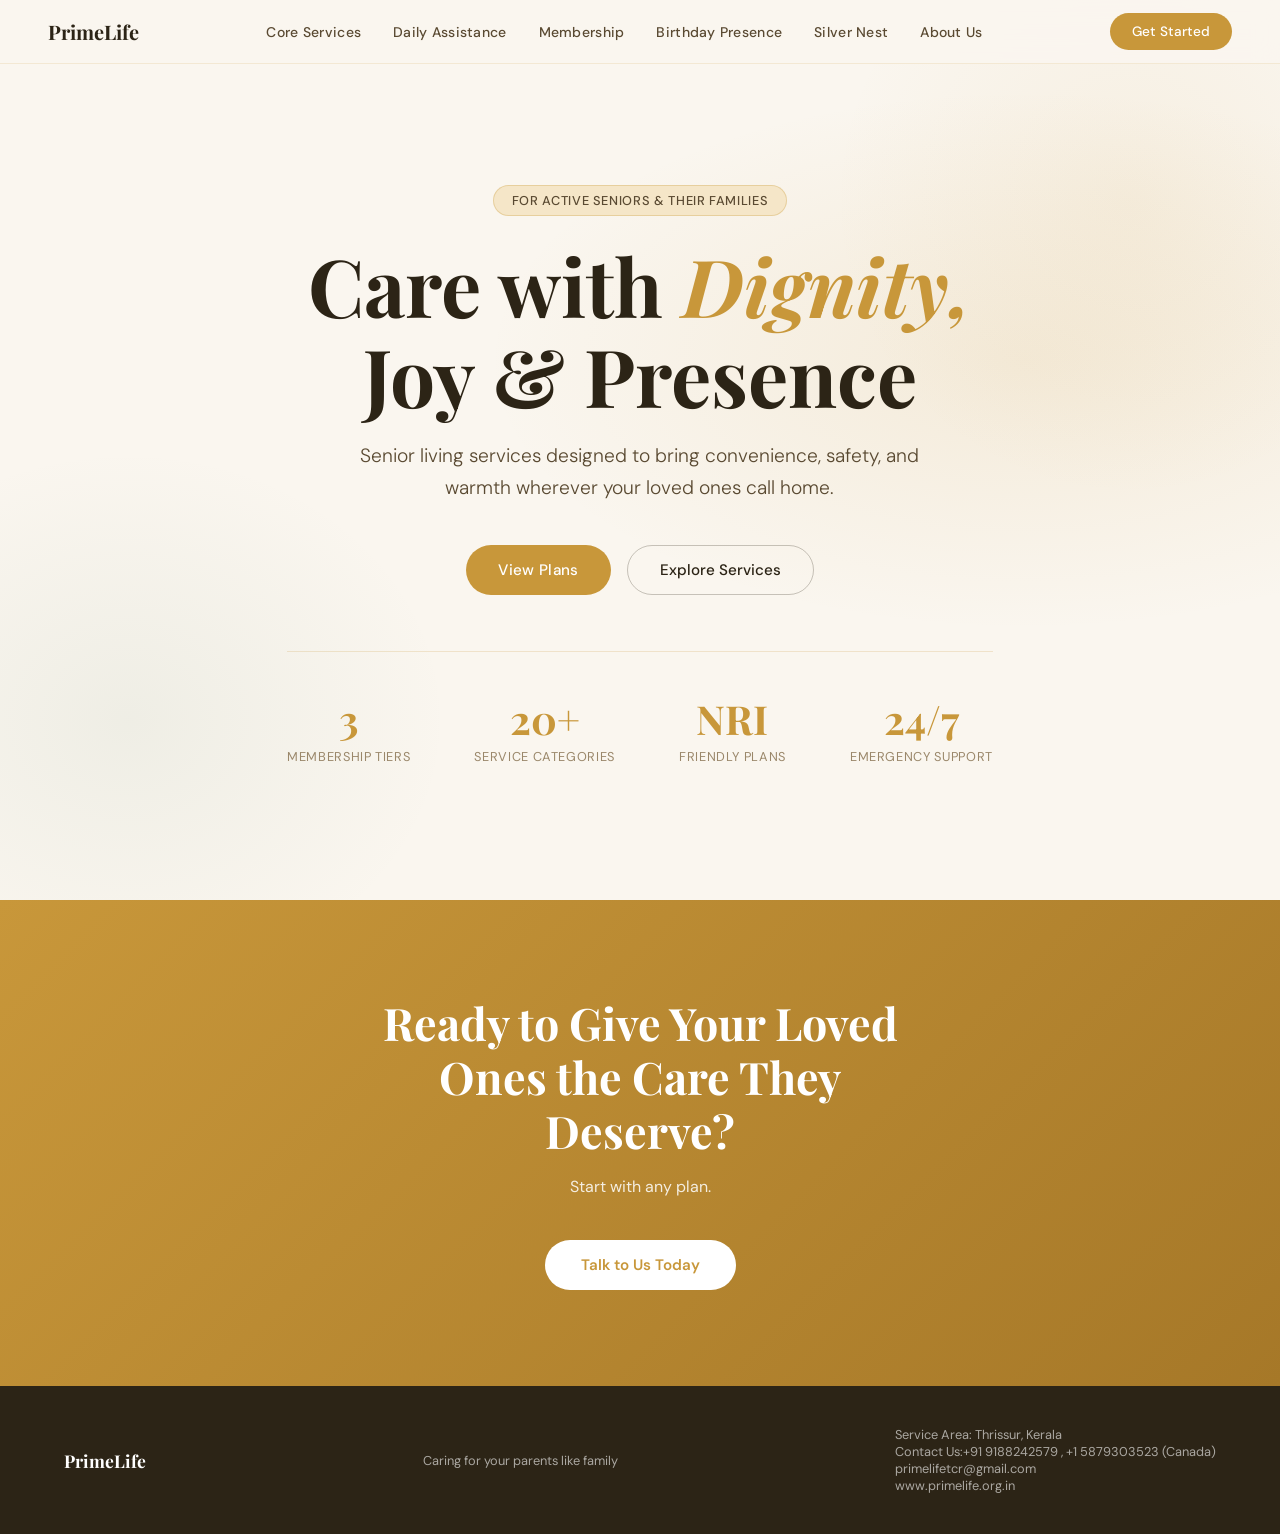
==== index.html @ b45b5685 "first commit" ====
<!DOCTYPE html>
<html lang="en">

<head>
  <meta charset="UTF-8" />
  <meta name="viewport" content="width=device-width, initial-scale=1.0" />
  <title>PrimeLife</title>
  <link
    href="https://fonts.googleapis.com/css2?family=Playfair+Display:ital,wght@0,400;0,600;0,700;1,400&family=DM+Sans:wght@300;400;500&display=swap"
    rel="stylesheet" />
  <link rel="stylesheet" href="style.css" />
</head>

<body>

  <!-- NAV -->
  <nav>
    <a class="nav-logo" href="index.html">  PrimeLife</a>
    <ul class="nav-links">
      <li><a href="coreservices.html">Core Services</a></li>
      <li><a href="daily.html">Daily Assistance</a></li>
      <li><a href="member.html">Membership</a></li>
      <li><a href="birthday.html">Birthday Presence</a></li>
      <li><a href="silver.html">Silver Nest</a></li>
      <li><a href="about.html">About Us</a></li>

      

    </ul>
    <button class="nav-cta" onclick="document.getElementById('contactModal').style.display='flex'">Get
      Started</button>
    <button class="hamburger" id="ham" aria-label="Menu">
      <span></span><span></span><span></span>
    </button>
  </nav>

  <div class="mobile-menu" id="mobileMenu">
    <a href="coreservices.html" onclick="closeMob()">Core Services</a>
    <a href="daily.html" onclick="closeMob()">Daily Assistance</a>
    <a href="member.html" onclick="closeMob()">Membership</a>
    <a href="member.html" onclick="closeMob()">Birthday Presence</a>
    <a href="silver.html" onclick="closeMob()">Silver Nest</a>
    <a href="about.html" onclick="closeMob()">About Us</a>
    
  

  </div>

  <!-- HERO -->
  <section class="hero">
    <div class="hero-inner">
      <div class="hero-badge">For Active Seniors &amp; Their Families</div>
      <h1>Care with <em>Dignity,</em><br>Joy &amp; Presence</h1>
      <p> Senior living services designed to bring convenience, safety, and warmth wherever your loved
        ones call home.</p>
      <div class="hero-buttons">
        <button class="btn-primary" onclick="window.location.href='member.html'">View
          Plans</button>
        <button class="btn-outline"
          onclick="window.location.href='coreservices.html'">Explore Services</button>
      </div>
      <div class="hero-stats">
        <div class="stat"><span class="stat-num">3</span><span class="stat-label">Membership Tiers</span></div>
        <div class="stat"><span class="stat-num">20+</span><span class="stat-label">Service Categories</span></div>
        <div class="stat"><span class="stat-num">NRI</span><span class="stat-label">Friendly Plans</span></div>
        <div class="stat"><span class="stat-num">24/7</span><span class="stat-label">Emergency Support</span></div>
      </div>
    </div>
  </section>



  <!-- CTA -->
  <section id="cta">
    <h2 class="section-title">Ready to Give Your Loved Ones the Care They Deserve?</h2>
    <p>Start with any plan.</p>
    <button class="btn-white" onclick="document.getElementById('contactModal').style.display='flex'">Talk to Us Today</button>
  </section>

  <!-- FOOTER -->
  <footer>
    <div class="logo"> PrimeLife</div>
    <p>Caring for your parents like family</p>
    <p>Service Area: Thrissur, Kerala <br>
    Contact Us:+91 9188242579 , +1 5879303523 (Canada) <br>
   primelifetcr@gmail.com <br> www.primelife.org.in
</p>
  </footer>




  <!-- Modal Overlay -->
<div id="contactModal" style="display:none; position:fixed; inset:0; background:rgba(0,0,0,0.5); z-index:1000; align-items:center; justify-content:center;">
  <div style="background:#fff; border-radius:12px; padding:2rem; width:340px; position:relative; box-shadow:0 20px 60px rgba(0,0,0,0.2);">

    <!-- Close Button -->
    <button onclick="document.getElementById('contactModal').style.display='none'"
      style="position:absolute; top:12px; right:12px; background:none; border:none; font-size:22px; cursor:pointer; color:#888;">
      &times;
    </button>

    <h2 style="margin:0 0 1.5rem; font-size:20px;">Contact Us</h2>

    <!-- Address -->
    <div style="display:flex; gap:12px; margin-bottom:1rem;">
      <span style="font-size:22px;">📍</span>
      <div>
        <p style="margin:0; font-size:12px; color:#888;">Service Area</p>
        <p style="margin:0; font-weight:500;">Thrissur, Kerala</p>
      </div>
    </div>

    <!-- Phone -->
    <div style="display:flex; gap:12px; margin-bottom:1rem;">
      <span style="font-size:22px;">📞</span>
      <div>
        <p style="margin:0; font-size:12px; color:#888;">Phone</p>
        <p style="margin:0; font-weight:500;">+91 9188242576</p>
        <p style="margin:0; font-weight:500;">+1 5879303523</p>
      </div>
    </div>

    <!-- Email -->
    <div style="display:flex; gap:12px;">
      <span style="font-size:22px;">✉️</span>
      <div>
        <p style="margin:0; font-size:12px; color:#888;">Email</p>
        <p style="margin:0; font-weight:500;">primelifetcr@gmail.com</p>
      </div>
    </div>
     <!-- web -->
    <div style="display:flex; gap:12px;">
      <span style="font-size:22px;">✉️</span>
      <div>
        <p style="margin:0; font-size:12px; color:#888;">Website</p>
        <p style="margin:0; font-weight:500;">www.primelife.org.in</p>
      </div>
    </div>

  </div>
</div>

  <script>
    // Hamburger
    const ham = document.getElementById('ham');
    const mob = document.getElementById('mobileMenu');
    ham.addEventListener('click', () => mob.classList.toggle('open'));
    function closeMob() { mob.classList.remove('open'); }

    // Scroll reveal
    const reveals = document.querySelectorAll('.reveal');
    const obs = new IntersectionObserver((entries) => {
      entries.forEach((e, i) => {
        if (e.isIntersecting) {
          setTimeout(() => e.target.classList.add('visible'), (i % 6) * 80);
          obs.unobserve(e.target);
        }
      });
    }, { threshold: 0.08 });
    reveals.forEach(r => obs.observe(r));

    // Smooth nav active state
    const sections = document.querySelectorAll('section[id]');
    const navLinks = document.querySelectorAll('.nav-links a');
    window.addEventListener('scroll', () => {
      let cur = '';
      sections.forEach(s => { if (window.scrollY >= s.offsetTop - 100) cur = s.id; });
      navLinks.forEach(a => {
        a.style.color = a.getAttribute('href') === '#' + cur ? 'var(--gold)' : '';
      });
    });
  </script>





</body>

</html>
---- style.css ----
:root {
    --cream: #faf6ef;
    --warm-white: #fffdf9;
    --gold: #c8973a;
    --gold-light: #e8bb6a;
    --gold-pale: #f5e6c8;
    --deep: #2c2416;
    --mid: #5a4a32;
    --muted: #9a876a;
    --silver: #6b7c8a;
    --silver-light: #e8edf0;
    --platinum: #8a9ba8;
    --green-soft: #6b8c6e;
    --radius: 16px;
    --radius-sm: 8px;
}

*,
*::before,
*::after {
    box-sizing: border-box;
    margin: 0;
    padding: 0;
}

html {
    scroll-behavior: smooth;
}

body {
    font-family: 'DM Sans', sans-serif;
    background: var(--cream);
    color: var(--deep);
    overflow-x: hidden;
}

/* ── NAV ── */
nav {
    position: fixed;
    top: 0;
    left: 0;
    right: 0;
    z-index: 100;
    background: rgba(250, 246, 239, 0.92);
    backdrop-filter: blur(12px);
    border-bottom: 1px solid rgba(200, 151, 58, 0.15);
    padding: 0 clamp(1rem, 5vw, 3rem);
    display: flex;
    align-items: center;
    justify-content: space-between;
    height: 64px;
}

.nav-logo {
    font-family: 'Playfair Display', serif;
    font-size: 1.25rem;
    font-weight: 700;
    color: var(--deep);
    text-decoration: none;
    display: flex;
    align-items: center;
    gap: 10px;
}

.nav-logo span {
    color: var(--gold);
}

.nav-links {
    display: flex;
    gap: 2rem;
    list-style: none;
}

.nav-links a {
    font-size: 0.875rem;
    font-weight: 500;
    color: var(--mid);
    text-decoration: none;
    letter-spacing: 0.02em;
    transition: color 0.2s;
}

.nav-links a:hover {
    color: var(--gold);
}

.nav-cta {
    background: var(--gold);
    color: white;
    border: none;
    border-radius: 40px;
    padding: 10px 22px;
    font-size: 0.85rem;
    font-weight: 500;
    cursor: pointer;
    font-family: 'DM Sans', sans-serif;
    transition: background 0.2s, transform 0.15s;
}

.nav-cta:hover {
    background: var(--mid);
    transform: translateY(-1px);
}

.hamburger {
    display: none;
    flex-direction: column;
    gap: 5px;
    cursor: pointer;
    background: none;
    border: none;
}

.hamburger span {
    width: 24px;
    height: 2px;
    background: var(--deep);
    border-radius: 2px;
    transition: all 0.3s;
    display: block;
}

.mobile-menu {
    display: none;
    position: fixed;
    top: 64px;
    left: 0;
    right: 0;
    background: var(--warm-white);
    padding: 1.5rem 2rem;
    border-bottom: 1px solid var(--gold-pale);
    z-index: 99;
    flex-direction: column;
    gap: 1.2rem;
}

.mobile-menu a {
    color: var(--mid);
    text-decoration: none;
    font-weight: 500;
    font-size: 1rem;
}

.mobile-menu.open {
    display: flex;
}

/* ── HERO ── */
.hero {
    min-height: 100vh;
    display: grid;
    place-items: center;
    padding: clamp(5rem, 10vw, 8rem) clamp(1.5rem, 6vw, 4rem) clamp(3rem, 6vw, 5rem);
    background:
        radial-gradient(ellipse 70% 50% at 80% 40%, rgba(200, 151, 58, 0.12) 0%, transparent 60%),
        radial-gradient(ellipse 50% 60% at 10% 80%, rgba(107, 140, 110, 0.08) 0%, transparent 50%),
        var(--cream);
    position: relative;
    overflow: hidden;
}

.hero::before {
    content: '';
    position: absolute;
    top: -100px;
    right: -150px;
    width: 600px;
    height: 600px;
    border-radius: 50%;
    background: radial-gradient(circle, rgba(200, 151, 58, 0.08) 0%, transparent 70%);
    pointer-events: none;
}

.hero-inner {
    max-width: 900px;
    text-align: center;
    animation: fadeUp 0.9s ease both;
}

.hero-badge {
    display: inline-flex;
    align-items: center;
    gap: 8px;
    background: var(--gold-pale);
    border: 1px solid rgba(200, 151, 58, 0.3);
    border-radius: 40px;
    padding: 6px 18px;
    font-size: 0.8rem;
    font-weight: 500;
    color: var(--mid);
    letter-spacing: 0.05em;
    text-transform: uppercase;
    margin-bottom: 1.5rem;
}

.hero-badge::before {
   
    color: var(--gold);
    font-size: 0.7rem;
}

.hero h1 {
    font-family: 'Playfair Display', serif;
    font-size: clamp(2.6rem, 7vw, 5rem);
    font-weight: 700;
    line-height: 1.12;
    color: var(--deep);
    margin-bottom: 1.25rem;
}

.hero h1 em {
    font-style: italic;
    color: var(--gold);
}

.hero p {
    font-size: clamp(1rem, 2.5vw, 1.2rem);
    color: var(--mid);
    max-width: 600px;
    margin: 0 auto 2.5rem;
    line-height: 1.7;
    font-weight: 300;
}

.hero-buttons {
    display: flex;
    gap: 1rem;
    justify-content: center;
    flex-wrap: wrap;
}

.btn-primary {
    background: var(--gold);
    color: white;
    border: none;
    border-radius: 40px;
    padding: 14px 32px;
    font-size: 0.95rem;
    font-weight: 500;
    cursor: pointer;
    font-family: 'DM Sans', sans-serif;
    transition: all 0.2s;
    letter-spacing: 0.02em;
}

.btn-primary:hover {
    background: var(--deep);
    transform: translateY(-2px);
    box-shadow: 0 8px 24px rgba(44, 36, 22, 0.15);
}

.btn-outline {
    background: transparent;
    color: var(--deep);
    border: 1.5px solid rgba(44, 36, 22, 0.25);
    border-radius: 40px;
    padding: 14px 32px;
    font-size: 0.95rem;
    font-weight: 500;
    cursor: pointer;
    font-family: 'DM Sans', sans-serif;
    transition: all 0.2s;
}

.btn-outline:hover {
    border-color: var(--gold);
    color: var(--gold);
}

.hero-stats {
    display: flex;
    justify-content: center;
    gap: clamp(1.5rem, 5vw, 4rem);
    margin-top: 3.5rem;
    padding-top: 2.5rem;
    border-top: 1px solid rgba(200, 151, 58, 0.2);
    flex-wrap: wrap;
}

.stat {
    text-align: center;
}

.stat-num {
    font-family: 'Playfair Display', serif;
    font-size: clamp(1.8rem, 4vw, 2.5rem);
    font-weight: 700;
    color: var(--gold);
    display: block;
}

.stat-label {
    font-size: 0.8rem;
    color: var(--muted);
    font-weight: 400;
    letter-spacing: 0.05em;
    text-transform: uppercase;
}

/* ── SECTION BASICS ── */
section {
    padding: clamp(3rem, 8vw, 6rem) clamp(1.5rem, 6vw, 4rem);
}

.section-label {
    font-size: 0.75rem;
    font-weight: 500;
    letter-spacing: 0.12em;
    text-transform: uppercase;
    color: var(--gold);
    display: block;
    margin-bottom: 0.6rem;
}

.section-title {
    font-family: 'Playfair Display', serif;
    font-size: clamp(1.8rem, 4vw, 2.8rem);
    font-weight: 700;
    color: var(--deep);
    line-height: 1.2;
    margin-bottom: 1rem;
}

.section-sub {
    font-size: 1rem;
    color: var(--mid);
    max-width: 560px;
    line-height: 1.7;
    font-weight: 300;
}

.section-header {
    margin-bottom: clamp(2rem, 5vw, 3.5rem);
}

/* ── SERVICES ── */
#services {
    background: var(--warm-white);
}

.services-grid {
    display: grid;
    grid-template-columns: repeat(auto-fill, minmax(min(100%, 300px), 1fr));
    gap: 1.25rem;
}

.service-card {
    background: var(--cream);
    border: 1px solid rgba(200, 151, 58, 0.15);
    border-radius: var(--radius);
    padding: 1.75rem;
    transition: all 0.3s;
    position: relative;
    overflow: hidden;
}

.service-card::after {
    content: '';
    position: absolute;
    bottom: 0;
    left: 0;
    right: 0;
    height: 3px;
    background: var(--gold);
    transform: scaleX(0);
    transform-origin: left;
    transition: transform 0.3s;
}

.service-card:hover {
    transform: translateY(-4px);
    box-shadow: 0 12px 36px rgba(44, 36, 22, 0.1);
}

.service-card:hover::after {
    transform: scaleX(1);
}

.service-icon {
    width: 48px;
    height: 48px;
    border-radius: 12px;
    background: var(--gold-pale);
    display: flex;
    align-items: center;
    justify-content: center;
    font-size: 1.4rem;
    margin-bottom: 1rem;
}

.service-card h3 {
    font-family: 'Playfair Display', serif;
    font-size: 1.1rem;
    font-weight: 600;
    color: var(--deep);
    margin-bottom: 0.6rem;
}

.service-card p {
    font-size: 0.875rem;
    color: var(--mid);
    line-height: 1.6;
}

.service-tags {
    display: flex;
    flex-wrap: wrap;
    gap: 6px;
    margin-top: 1rem;
}

.tag {
    background: var(--gold-pale);
    color: var(--mid);
    font-size: 0.72rem;
    padding: 3px 10px;
    border-radius: 20px;
    font-weight: 500;
}

/* ── PLANS ── */
#plans {
    background: var(--cream);
}

.plans-grid {
    display: grid;
    grid-template-columns: repeat(auto-fit, minmax(min(100%, 300px), 1fr));
    gap: 1.5rem;
    align-items: start;
}

.plan-card {
    border-radius: var(--radius);
    padding: 2.25rem 2rem;
    position: relative;
    overflow: hidden;
    transition: transform 0.3s;
}

.plan-card:hover {
    transform: translateY(-4px);
}

.plan-silver {
    background: var(--warm-white);
    border: 1.5px solid var(--silver-light);
}

.plan-gold {
    background: linear-gradient(145deg, #2c2416 0%, #3e3020 100%);
    border: 1.5px solid rgba(200, 151, 58, 0.4);
    color: white;
}

.plan-platinum {
    background: linear-gradient(145deg, #1a2530 0%, #263545 100%);
    border: 1.5px solid rgba(138, 155, 168, 0.4);
    color: white;
}

.popular-badge {
    position: absolute;
    top: 1.25rem;
    right: 1.25rem;
    background: var(--gold);
    color: white;
    font-size: 0.7rem;
    font-weight: 600;
    letter-spacing: 0.05em;
    text-transform: uppercase;
    padding: 4px 12px;
    border-radius: 20px;
}

.plan-tier {
    font-size: 0.75rem;
    font-weight: 600;
    letter-spacing: 0.12em;
    text-transform: uppercase;
    margin-bottom: 0.5rem;
}

.plan-silver .plan-tier {
    color: var(--silver);
}

.plan-gold .plan-tier {
    color: var(--gold-light);
}

.plan-platinum .plan-tier {
    color: var(--platinum);
}

.plan-name {
    font-family: 'Playfair Display', serif;
    font-size: 1.9rem;
    font-weight: 700;
    margin-bottom: 0.2rem;
}

.plan-silver .plan-name {
    color: var(--deep);
}

.plan-price {
    font-family: 'Playfair Display', serif;
    font-size: 2.5rem;
    font-weight: 700;
    margin: 1rem 0 0.2rem;
}

.plan-silver .plan-price {
    color: var(--gold);
}

.plan-gold .plan-price,
.plan-platinum .plan-price {
    color: var(--gold-light);
}

.plan-period {
    font-size: 0.85rem;
    opacity: 0.6;
    margin-bottom: 1.5rem;
}

.plan-divider {
    height: 1px;
    margin: 1.5rem 0;
}

.plan-silver .plan-divider {
    background: var(--silver-light);
}

.plan-gold .plan-divider,
.plan-platinum .plan-divider {
    background: rgba(255, 255, 255, 0.1);
}

.plan-features {
    list-style: none;
    display: flex;
    flex-direction: column;
    gap: 0.7rem;
}

.plan-features li {
    display: flex;
    align-items: flex-start;
    gap: 10px;
    font-size: 0.875rem;
    line-height: 1.5;
}

.plan-silver .plan-features li {
    color: var(--mid);
}

.plan-gold .plan-features li,
.plan-platinum .plan-features li {
    color: rgba(255, 255, 255, 0.8);
}

.check {
    width: 18px;
    height: 18px;
    border-radius: 50%;
    flex-shrink: 0;
    display: flex;
    align-items: center;
    justify-content: center;
    font-size: 0.6rem;
    margin-top: 1px;
}

.plan-silver .check {
    background: var(--gold-pale);
    color: var(--gold);
}

.plan-gold .check {
    background: rgba(200, 151, 58, 0.25);
    color: var(--gold-light);
}

.plan-platinum .check {
    background: rgba(138, 155, 168, 0.25);
    color: var(--platinum);
}

.plan-btn {
    width: 100%;
    padding: 13px;
    border-radius: 40px;
    font-size: 0.9rem;
    font-weight: 500;
    margin-top: 2rem;
    cursor: pointer;
    font-family: 'DM Sans', sans-serif;
    transition: all 0.2s;
    letter-spacing: 0.02em;
    border: none;
}

.plan-silver .plan-btn {
    background: var(--gold);
    color: white;
}

.plan-silver .plan-btn:hover {
    background: var(--deep);
}

.plan-gold .plan-btn {
    background: var(--gold);
    color: var(--deep);
}

.plan-gold .plan-btn:hover {
    background: var(--gold-light);
}

.plan-platinum .plan-btn {
    background: rgba(138, 155, 168, 0.3);
    color: white;
    border: 1px solid rgba(138, 155, 168, 0.5);
}

.plan-platinum .plan-btn:hover {
    background: rgba(138, 155, 168, 0.5);
}

/* ── DAILY ASSISTANCE ── */
#assistance {
    background: var(--warm-white);
}

.assist-grid {
    display: grid;
    grid-template-columns: repeat(auto-fill, minmax(min(100%, 260px), 1fr));
    gap: 1rem;
}

.assist-card {
    background: var(--cream);
    border: 1px solid rgba(200, 151, 58, 0.12);
    border-radius: var(--radius);
    padding: 1.5rem;
    transition: all 0.3s;
    cursor: default;
}

.assist-card:hover {
    box-shadow: 0 8px 28px rgba(44, 36, 22, 0.08);
    transform: translateY(-3px);
}

.assist-card-header {
    display: flex;
    align-items: center;
    gap: 12px;
    margin-bottom: 0.9rem;
}

.assist-icon {
    font-size: 1.5rem;
}

.assist-card h3 {
    font-family: 'Playfair Display', serif;
    font-size: 1rem;
    font-weight: 600;
    color: var(--deep);
}

.assist-card ul {
    list-style: none;
    display: flex;
    flex-direction: column;
    gap: 5px;
}

.assist-card ul li {
    font-size: 0.8rem;
    color: var(--mid);
    display: flex;
    align-items: center;
    gap: 6px;
}

.assist-card ul li::before {
    content: '·';
    color: var(--gold);
    font-size: 1.2rem;
    line-height: 0;
}

.assist-note {
    margin-top: 2rem;
    background: var(--gold-pale);
    border-left: 3px solid var(--gold);
    border-radius: 0 var(--radius-sm) var(--radius-sm) 0;
    padding: 1rem 1.25rem;
    font-size: 0.85rem;
    color: var(--mid);
    font-style: italic;
}

/* ── WELLNESS ── */
#wellness {
    background: var(--cream);
}

.wellness-grid {
    display: grid;
    grid-template-columns: repeat(auto-fill, minmax(min(100%, 200px), 1fr));
    gap: 1rem;
}

.wellness-item {
    background: var(--warm-white);
    border-radius: var(--radius);
    padding: 1.5rem 1.25rem;
    text-align: center;
    border: 1px solid rgba(107, 140, 110, 0.15);
    transition: all 0.3s;
}

.wellness-item:hover {
    border-color: var(--green-soft);
    transform: translateY(-3px);
    box-shadow: 0 8px 20px rgba(107, 140, 110, 0.1);
}

.wellness-item .w-icon {
    font-size: 2rem;
    margin-bottom: 0.75rem;
    display: block;
}

.wellness-item span {
    font-size: 0.875rem;
    font-weight: 500;
    color: var(--deep);
}

/* ── EMOTIONAL SUPPORT ── */
#emotional {
    background: linear-gradient(135deg, #2c2416 0%, #3e3020 100%);
    color: white;
}

#emotional .section-title {
    color: white;
}

#emotional .section-sub {
    color: rgba(255, 255, 255, 0.65);
}

.emotional-grid {
    display: grid;
    grid-template-columns: repeat(auto-fill, minmax(min(100%, 240px), 1fr));
    gap: 1rem;
    margin-top: 0.5rem;
}

.emotional-card {
    background: rgba(255, 255, 255, 0.06);
    border: 1px solid rgba(200, 151, 58, 0.2);
    border-radius: var(--radius);
    padding: 1.75rem 1.5rem;
    transition: all 0.3s;
}

.emotional-card:hover {
    background: rgba(255, 255, 255, 0.1);
    border-color: rgba(200, 151, 58, 0.45);
}

.emotional-card .e-icon {
    font-size: 1.8rem;
    margin-bottom: 1rem;
    display: block;
}

.emotional-card h3 {
    font-family: 'Playfair Display', serif;
    font-size: 1.05rem;
    color: white;
    margin-bottom: 0.4rem;
}

.emotional-card p {
    font-size: 0.82rem;
    color: rgba(255, 255, 255, 0.6);
    line-height: 1.6;
}

/* ── SPECIAL SERVICES HIGHLIGHT ── */
#special {
    background: var(--warm-white);
}

.specials-grid {
    display: grid;
    grid-template-columns: 1fr 1fr;
    gap: 1.5rem;
}

@media(max-width:700px) {
    .specials-grid {
        grid-template-columns: 1fr;
    }
}

.special-card {
    border-radius: var(--radius);
    padding: 2rem;
    position: relative;
    overflow: hidden;
}

.special-birthday {
    background: linear-gradient(135deg, #fdf0d5 0%, #fae8c4 100%);
    border: 1px solid rgba(200, 151, 58, 0.25);
}

.special-walk {
    background: linear-gradient(135deg, #e8f0e8 0%, #d8ecda 100%);
    border: 1px solid rgba(107, 140, 110, 0.25);
}

.special-card .s-label {
    font-size: 0.72rem;
    font-weight: 600;
    letter-spacing: 0.1em;
    text-transform: uppercase;
    margin-bottom: 0.5rem;
    display: block;
}

.special-birthday .s-label {
    color: var(--gold);
}

.special-walk .s-label {
    color: var(--green-soft);
}

.special-card h3 {
    font-family: 'Playfair Display', serif;
    font-size: 1.4rem;
    font-weight: 700;
    color: var(--deep);
    margin-bottom: 0.75rem;
}

.special-card p {
    font-size: 0.875rem;
    color: var(--mid);
    line-height: 1.7;
}

.special-card .big-icon {
    font-size: 3rem;
    position: absolute;
    right: 1.5rem;
    top: 1.5rem;
    opacity: 0.15;
}

/* ── CTA ── */
#cta {
    background: linear-gradient(135deg, #c8973a 0%, #a67828 100%);
    color: white;
    text-align: center;
    padding: clamp(3rem, 8vw, 6rem) clamp(1.5rem, 6vw, 4rem);
}

#cta .section-title {
    color: white;
    max-width: 600px;
    margin: 0 auto 1rem;
}

#cta p {
    color: rgba(255, 255, 255, 0.85);
    max-width: 500px;
    margin: 0 auto 2.5rem;
    line-height: 1.7;
}

#cta .btn-white {
    background: white;
    color: var(--gold);
    border: none;
    border-radius: 40px;
    padding: 15px 36px;
    font-size: 0.95rem;
    font-weight: 600;
    cursor: pointer;
    font-family: 'DM Sans', sans-serif;
    transition: all 0.2s;
}

#cta .btn-white:hover {
    transform: translateY(-2px);
    box-shadow: 0 8px 24px rgba(0, 0, 0, 0.15);
}

/* ── FOOTER ── */
footer {
    background: var(--deep);
    color: rgba(255, 255, 255, 0.6);
    padding: 2.5rem clamp(1.5rem, 6vw, 4rem);
    display: flex;
    justify-content: space-between;
    align-items: center;
    flex-wrap: wrap;
    gap: 1rem;
}

footer .logo {
    font-family: 'Playfair Display', serif;
    font-size: 1.1rem;
    color: white;
    font-weight: 700;
}

footer .logo span {
    color: var(--gold);
}

footer p {
    font-size: 0.8rem;
}

/* ── ANIMATIONS ── */
@keyframes fadeUp {
    from {
        opacity: 0;
        transform: translateY(28px);
    }

    to {
        opacity: 1;
        transform: translateY(0);
    }
}

.reveal {
    opacity: 0;
    transform: translateY(24px);
    transition: opacity 0.6s ease, transform 0.6s ease;
}

.reveal.visible {
    opacity: 1;
    transform: none;
}

/* ── RESPONSIVE ── */
@media(max-width:768px) {

    .nav-links,
    .nav-cta {
        display: none;
    }

    .hamburger {
        display: flex;
    }

    .hero-stats {
        gap: 1.5rem;
    }
}

@media(max-width:480px) {
    .plans-grid {
        grid-template-columns: 1fr;
    }
}
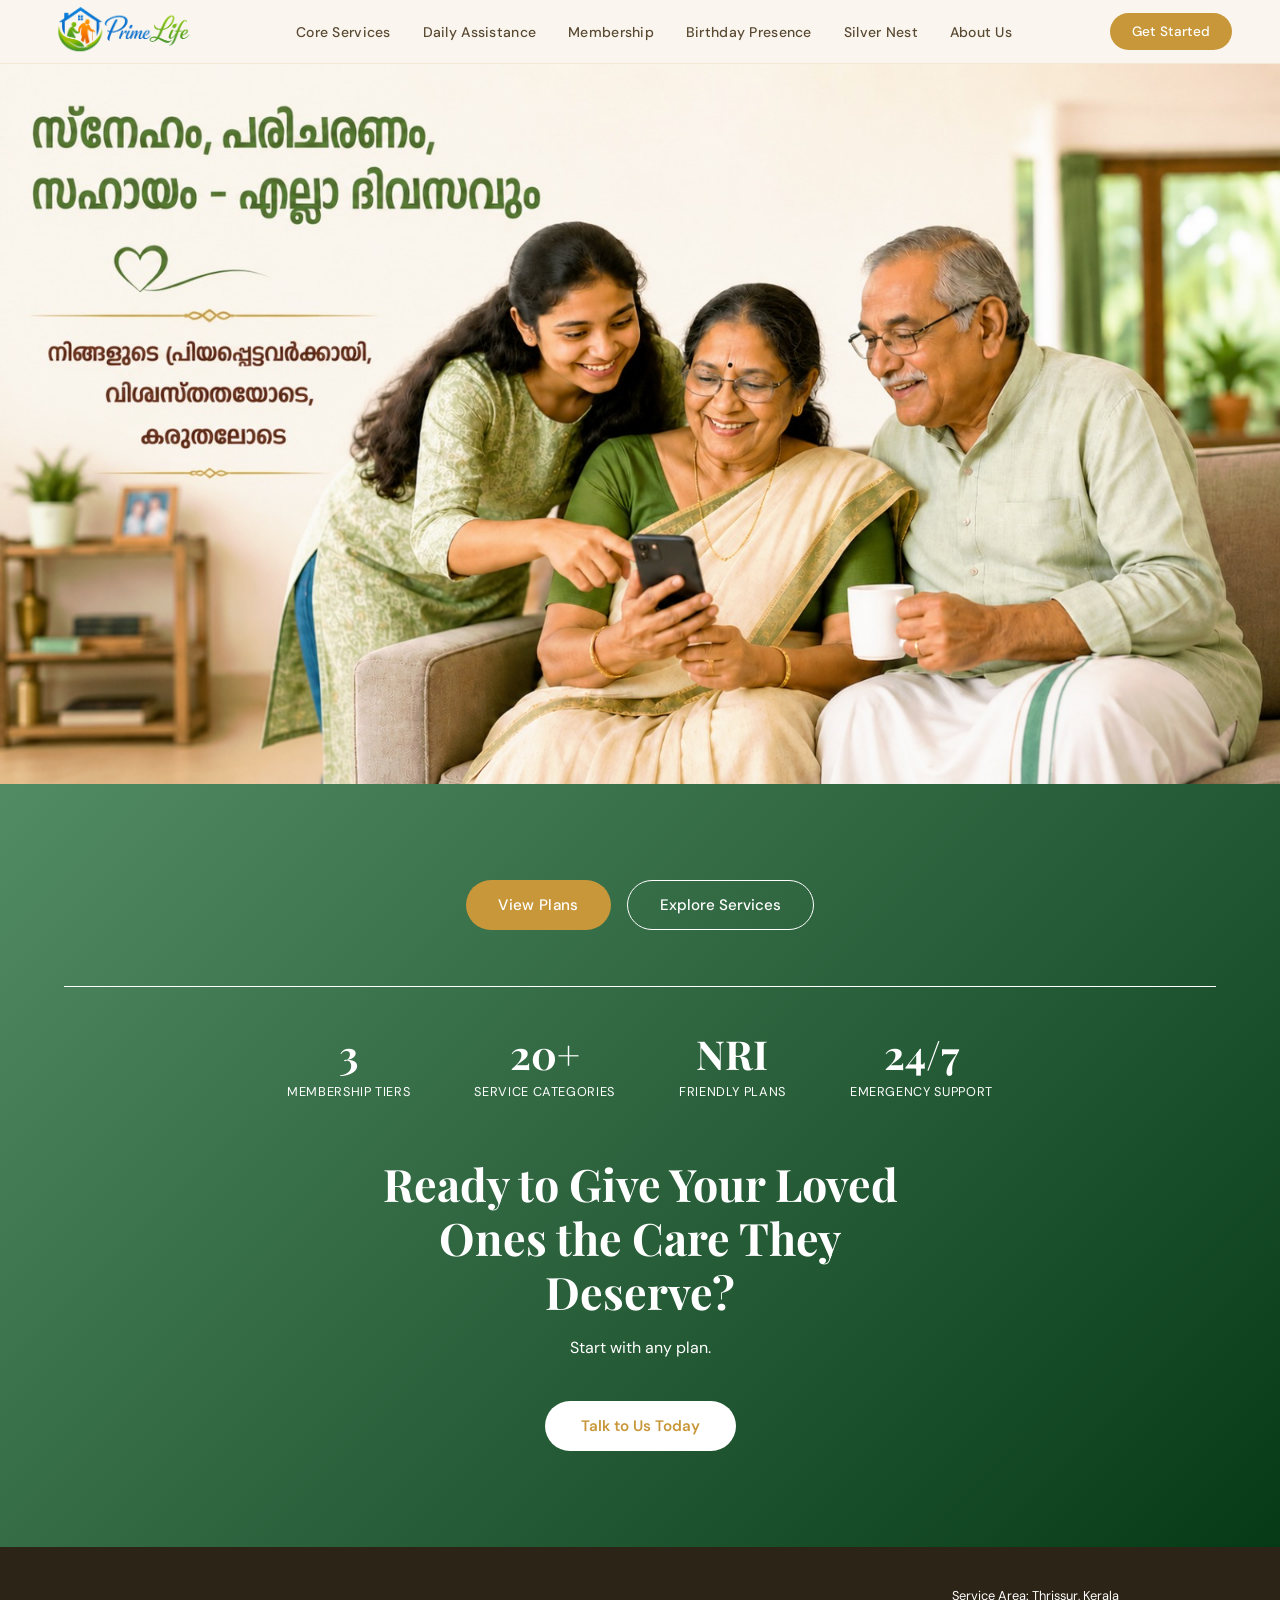
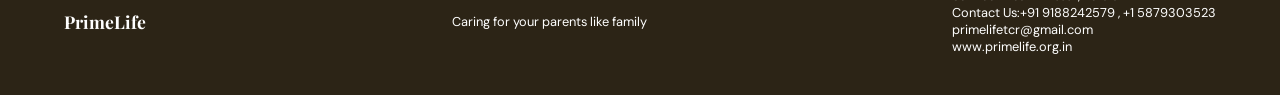
==== commit 281d5052: "Design change & Image add" ====
--- a/index.html
+++ b/index.html
@@ -15,7 +15,7 @@
 
   <!-- NAV -->
   <nav>
-    <a class="nav-logo" href="index.html">  PrimeLife</a>
+    <a class="nav-logo" href="index.html"> <img src="images/logo.png" alt="" style="height: 100px;width: auto;"></a>
     <ul class="nav-links">
       <li><a href="coreservices.html">Core Services</a></li>
       <li><a href="daily.html">Daily Assistance</a></li>
@@ -24,7 +24,7 @@
       <li><a href="silver.html">Silver Nest</a></li>
       <li><a href="about.html">About Us</a></li>
 
-      
+
 
     </ul>
     <button class="nav-cta" onclick="document.getElementById('contactModal').style.display='flex'">Get
@@ -38,43 +38,44 @@
     <a href="coreservices.html" onclick="closeMob()">Core Services</a>
     <a href="daily.html" onclick="closeMob()">Daily Assistance</a>
     <a href="member.html" onclick="closeMob()">Membership</a>
-    <a href="member.html" onclick="closeMob()">Birthday Presence</a>
+    <a href="birthday.html" onclick="closeMob()">Birthday Presence</a>
     <a href="silver.html" onclick="closeMob()">Silver Nest</a>
     <a href="about.html" onclick="closeMob()">About Us</a>
-    
-  
+
+
 
   </div>
 
   <!-- HERO -->
-  <section class="hero">
-    <div class="hero-inner">
-      <div class="hero-badge">For Active Seniors &amp; Their Families</div>
-      <h1>Care with <em>Dignity,</em><br>Joy &amp; Presence</h1>
-      <p> Senior living services designed to bring convenience, safety, and warmth wherever your loved
-        ones call home.</p>
-      <div class="hero-buttons">
-        <button class="btn-primary" onclick="window.location.href='member.html'">View
-          Plans</button>
-        <button class="btn-outline"
-          onclick="window.location.href='coreservices.html'">Explore Services</button>
-      </div>
-      <div class="hero-stats">
-        <div class="stat"><span class="stat-num">3</span><span class="stat-label">Membership Tiers</span></div>
-        <div class="stat"><span class="stat-num">20+</span><span class="stat-label">Service Categories</span></div>
-        <div class="stat"><span class="stat-num">NRI</span><span class="stat-label">Friendly Plans</span></div>
-        <div class="stat"><span class="stat-num">24/7</span><span class="stat-label">Emergency Support</span></div>
-      </div>
-    </div>
-  </section>
+  <section1 class="hero">
+    <img src="images/home.jpg" alt="">
+
+  </section1>
 
 
 
   <!-- CTA -->
   <section id="cta">
+
+
+    <div class="hero-buttons">
+      <button class="btn-primary" onclick="window.location.href='member.html'">View
+        Plans</button>
+      <button class="btn-outline"
+        onclick="window.location.href='coreservices.html'">Explore Services</button>
+    </div>
+    <div class="hero-stats">
+      <div class="stat"><span class="stat-num">3</span><span class="stat-label">Membership Tiers</span></div>
+      <div class="stat"><span class="stat-num">20+</span><span class="stat-label">Service Categories</span></div>
+      <div class="stat"><span class="stat-num">NRI</span><span class="stat-label">Friendly Plans</span></div>
+      <div class="stat"><span class="stat-num">24/7</span><span class="stat-label">Emergency Support</span></div>
+    </div>
+    </div>
+
     <h2 class="section-title">Ready to Give Your Loved Ones the Care They Deserve?</h2>
     <p>Start with any plan.</p>
-    <button class="btn-white" onclick="document.getElementById('contactModal').style.display='flex'">Talk to Us Today</button>
+    <button class="btn-white" onclick="document.getElementById('contactModal').style.display='flex'">Talk to Us
+      Today</button>
   </section>
 
   <!-- FOOTER -->
@@ -82,64 +83,66 @@
     <div class="logo"> PrimeLife</div>
     <p>Caring for your parents like family</p>
     <p>Service Area: Thrissur, Kerala <br>
-    Contact Us:+91 9188242579 , +1 5879303523 (Canada) <br>
-   primelifetcr@gmail.com <br> www.primelife.org.in
-</p>
+      Contact Us:+91 9188242579 , +1 5879303523 <br>
+      primelifetcr@gmail.com <br> www.primelife.org.in
+    </p>
   </footer>
 
 
 
 
   <!-- Modal Overlay -->
-<div id="contactModal" style="display:none; position:fixed; inset:0; background:rgba(0,0,0,0.5); z-index:1000; align-items:center; justify-content:center;">
-  <div style="background:#fff; border-radius:12px; padding:2rem; width:340px; position:relative; box-shadow:0 20px 60px rgba(0,0,0,0.2);">
+  <div id="contactModal"
+    style="display:none; position:fixed; inset:0; background:rgba(0,0,0,0.5); z-index:1000; align-items:center; justify-content:center;">
+    <div
+      style="background:#fff; border-radius:12px; padding:2rem; width:340px; position:relative; box-shadow:0 20px 60px rgba(0,0,0,0.2);">
 
-    <!-- Close Button -->
-    <button onclick="document.getElementById('contactModal').style.display='none'"
-      style="position:absolute; top:12px; right:12px; background:none; border:none; font-size:22px; cursor:pointer; color:#888;">
-      &times;
-    </button>
+      <!-- Close Button -->
+      <button onclick="document.getElementById('contactModal').style.display='none'"
+        style="position:absolute; top:12px; right:12px; background:none; border:none; font-size:22px; cursor:pointer; color:#888;">
+        &times;
+      </button>
 
-    <h2 style="margin:0 0 1.5rem; font-size:20px;">Contact Us</h2>
+      <h2 style="margin:0 0 1.5rem; font-size:20px;">Contact Us</h2>
 
-    <!-- Address -->
-    <div style="display:flex; gap:12px; margin-bottom:1rem;">
-      <span style="font-size:22px;">📍</span>
-      <div>
-        <p style="margin:0; font-size:12px; color:#888;">Service Area</p>
-        <p style="margin:0; font-weight:500;">Thrissur, Kerala</p>
+      <!-- Address -->
+      <div style="display:flex; gap:12px; margin-bottom:1rem;">
+        <span style="font-size:22px;">📍</span>
+        <div>
+          <p style="margin:0; font-size:12px; color:#888;">Service Area</p>
+          <p style="margin:0; font-weight:500;">Thrissur, Kerala</p>
+        </div>
       </div>
+
+      <!-- Phone -->
+      <div style="display:flex; gap:12px; margin-bottom:1rem;">
+        <span style="font-size:22px;">📞</span>
+        <div>
+          <p style="margin:0; font-size:12px; color:#888;">Phone</p>
+          <p style="margin:0; font-weight:500;">+91 9188242576</p>
+          <p style="margin:0; font-weight:500;">+1 5879303523</p>
+        </div>
+      </div>
+
+      <!-- Email -->
+      <div style="display:flex; gap:12px;">
+        <span style="font-size:22px;">✉️</span>
+        <div>
+          <p style="margin:0; font-size:12px; color:#888;">Email</p>
+          <p style="margin:0; font-weight:500;">primelifetcr@gmail.com</p>
+        </div>
+      </div>
+      <!-- web -->
+      <div style="display:flex; gap:12px;">
+        <span style="font-size:22px;">✉️</span>
+        <div>
+          <p style="margin:0; font-size:12px; color:#888;">Website</p>
+          <p style="margin:0; font-weight:500;">www.primelife.org.in</p>
+        </div>
+      </div>
+
     </div>
-
-    <!-- Phone -->
-    <div style="display:flex; gap:12px; margin-bottom:1rem;">
-      <span style="font-size:22px;">📞</span>
-      <div>
-        <p style="margin:0; font-size:12px; color:#888;">Phone</p>
-        <p style="margin:0; font-weight:500;">+91 9188242576</p>
-        <p style="margin:0; font-weight:500;">+1 5879303523</p>
-      </div>
-    </div>
-
-    <!-- Email -->
-    <div style="display:flex; gap:12px;">
-      <span style="font-size:22px;">✉️</span>
-      <div>
-        <p style="margin:0; font-size:12px; color:#888;">Email</p>
-        <p style="margin:0; font-weight:500;">primelifetcr@gmail.com</p>
-      </div>
-    </div>
-     <!-- web -->
-    <div style="display:flex; gap:12px;">
-      <span style="font-size:22px;">✉️</span>
-      <div>
-        <p style="margin:0; font-size:12px; color:#888;">Website</p>
-        <p style="margin:0; font-weight:500;">www.primelife.org.in</p>
-      </div>
-    </div>
-
   </div>
-</div>
 
   <script>
     // Hamburger
--- a/style.css
+++ b/style.css
@@ -52,6 +52,7 @@
 }
 
 .nav-logo {
+    
     font-family: 'Playfair Display', serif;
     font-size: 1.25rem;
     font-weight: 700;
@@ -61,6 +62,7 @@
     align-items: center;
     gap: 10px;
 }
+
 
 .nav-logo span {
     color: var(--gold);
@@ -148,35 +150,22 @@
 
 /* ── HERO ── */
 .hero {
-    min-height: 100vh;
-    display: grid;
-    place-items: center;
-    padding: clamp(5rem, 10vw, 8rem) clamp(1.5rem, 6vw, 4rem) clamp(3rem, 6vw, 5rem);
-    background:
-        radial-gradient(ellipse 70% 50% at 80% 40%, rgba(200, 151, 58, 0.12) 0%, transparent 60%),
-        radial-gradient(ellipse 50% 60% at 10% 80%, rgba(107, 140, 110, 0.08) 0%, transparent 50%),
-        var(--cream);
-    position: relative;
-    overflow: hidden;
-}
-
-.hero::before {
-    content: '';
-    position: absolute;
-    top: -100px;
-    right: -150px;
-    width: 600px;
-    height: 600px;
-    border-radius: 50%;
-    background: radial-gradient(circle, rgba(200, 151, 58, 0.08) 0%, transparent 70%);
-    pointer-events: none;
-}
-
-.hero-inner {
-    max-width: 900px;
-    text-align: center;
-    animation: fadeUp 0.9s ease both;
-}
+  width: 100%;
+  height: calc(100vh+64px); /* adjust as needed */
+  overflow: hidden;
+  background-color: black;
+}
+
+
+.hero img {
+    margin-top: 64px;
+  width: 100%;
+  height: 100%;
+  object-fit: cover;
+  object-position: top;
+  display: block;
+}
+
 
 .hero-badge {
     display: inline-flex;
@@ -252,8 +241,8 @@
 
 .btn-outline {
     background: transparent;
-    color: var(--deep);
-    border: 1.5px solid rgba(44, 36, 22, 0.25);
+    color:white;
+    border: 1.5px solid rgb(255, 255, 255);
     border-radius: 40px;
     padding: 14px 32px;
     font-size: 0.95rem;
@@ -273,8 +262,9 @@
     justify-content: center;
     gap: clamp(1.5rem, 5vw, 4rem);
     margin-top: 3.5rem;
+    margin-bottom:3.5rem ;
     padding-top: 2.5rem;
-    border-top: 1px solid rgba(200, 151, 58, 0.2);
+    border-top: 1px solid rgb(255, 255, 255);
     flex-wrap: wrap;
 }
 
@@ -286,13 +276,13 @@
     font-family: 'Playfair Display', serif;
     font-size: clamp(1.8rem, 4vw, 2.5rem);
     font-weight: 700;
-    color: var(--gold);
+    color: white;
     display: block;
 }
 
 .stat-label {
     font-size: 0.8rem;
-    color: var(--muted);
+    color: white;
     font-weight: 400;
     letter-spacing: 0.05em;
     text-transform: uppercase;
@@ -324,7 +314,7 @@
 
 .section-sub {
     font-size: 1rem;
-    color: var(--mid);
+    color: black;
     max-width: 560px;
     line-height: 1.7;
     font-weight: 300;
@@ -336,7 +326,7 @@
 
 /* ── SERVICES ── */
 #services {
-    background: var(--warm-white);
+    background: white;
 }
 
 .services-grid {
@@ -399,7 +389,7 @@
 
 .service-card p {
     font-size: 0.875rem;
-    color: var(--mid);
+    color: black;
     line-height: 1.6;
 }
 
@@ -412,7 +402,7 @@
 
 .tag {
     background: var(--gold-pale);
-    color: var(--mid);
+    color: black;
     font-size: 0.72rem;
     padding: 3px 10px;
     border-radius: 20px;
@@ -421,7 +411,7 @@
 
 /* ── PLANS ── */
 #plans {
-    background: var(--cream);
+    background: white;
 }
 
 .plans-grid {
@@ -444,7 +434,7 @@
 }
 
 .plan-silver {
-    background: var(--warm-white);
+    background: rgb(239, 233, 233);
     border: 1.5px solid var(--silver-light);
 }
 
@@ -507,7 +497,7 @@
 
 .plan-price {
     font-family: 'Playfair Display', serif;
-    font-size: 2.5rem;
+    font-size: 1.5rem;
     font-weight: 700;
     margin: 1rem 0 0.2rem;
 }
@@ -557,12 +547,12 @@
 }
 
 .plan-silver .plan-features li {
-    color: var(--mid);
+    color: black;
 }
 
 .plan-gold .plan-features li,
 .plan-platinum .plan-features li {
-    color: rgba(255, 255, 255, 0.8);
+    color: rgb(255, 255, 255);
 }
 
 .check {
@@ -686,7 +676,7 @@
 
 .assist-card ul li {
     font-size: 0.8rem;
-    color: var(--mid);
+    color: black;
     display: flex;
     align-items: center;
     gap: 6px;
@@ -759,7 +749,7 @@
 }
 
 #emotional .section-sub {
-    color: rgba(255, 255, 255, 0.65);
+    color: rgb(255, 255, 255);
 }
 
 .emotional-grid {
@@ -797,13 +787,13 @@
 
 .emotional-card p {
     font-size: 0.82rem;
-    color: rgba(255, 255, 255, 0.6);
+    color: rgb(255, 255, 255);
     line-height: 1.6;
 }
 
 /* ── SPECIAL SERVICES HIGHLIGHT ── */
 #special {
-    background: var(--warm-white);
+    background:white;
 }
 
 .specials-grid {
@@ -845,7 +835,7 @@
 }
 
 .special-birthday .s-label {
-    color: var(--gold);
+    color: black;
 }
 
 .special-walk .s-label {
@@ -862,7 +852,7 @@
 
 .special-card p {
     font-size: 0.875rem;
-    color: var(--mid);
+    color: black;
     line-height: 1.7;
 }
 
@@ -876,7 +866,7 @@
 
 /* ── CTA ── */
 #cta {
-    background: linear-gradient(135deg, #c8973a 0%, #a67828 100%);
+    background: linear-gradient(135deg, #0f612db7 0%, #063a16 100%);
     color: white;
     text-align: center;
     padding: clamp(3rem, 8vw, 6rem) clamp(1.5rem, 6vw, 4rem);
@@ -889,7 +879,7 @@
 }
 
 #cta p {
-    color: rgba(255, 255, 255, 0.85);
+    color: rgb(255, 255, 255);
     max-width: 500px;
     margin: 0 auto 2.5rem;
     line-height: 1.7;
@@ -916,7 +906,7 @@
 /* ── FOOTER ── */
 footer {
     background: var(--deep);
-    color: rgba(255, 255, 255, 0.6);
+    color: rgb(255, 255, 255);
     padding: 2.5rem clamp(1.5rem, 6vw, 4rem);
     display: flex;
     justify-content: space-between;
@@ -985,4 +975,19 @@
     .plans-grid {
         grid-template-columns: 1fr;
     }
+}
+
+
+.image-row {
+  display: flex;
+  gap: 10px;         
+  width: 100%;
+  padding-bottom: 50px;
+}
+
+.image-row img {
+  width: 50%;
+  height: auto;
+  object-fit: cover;
+  display: block;
 }
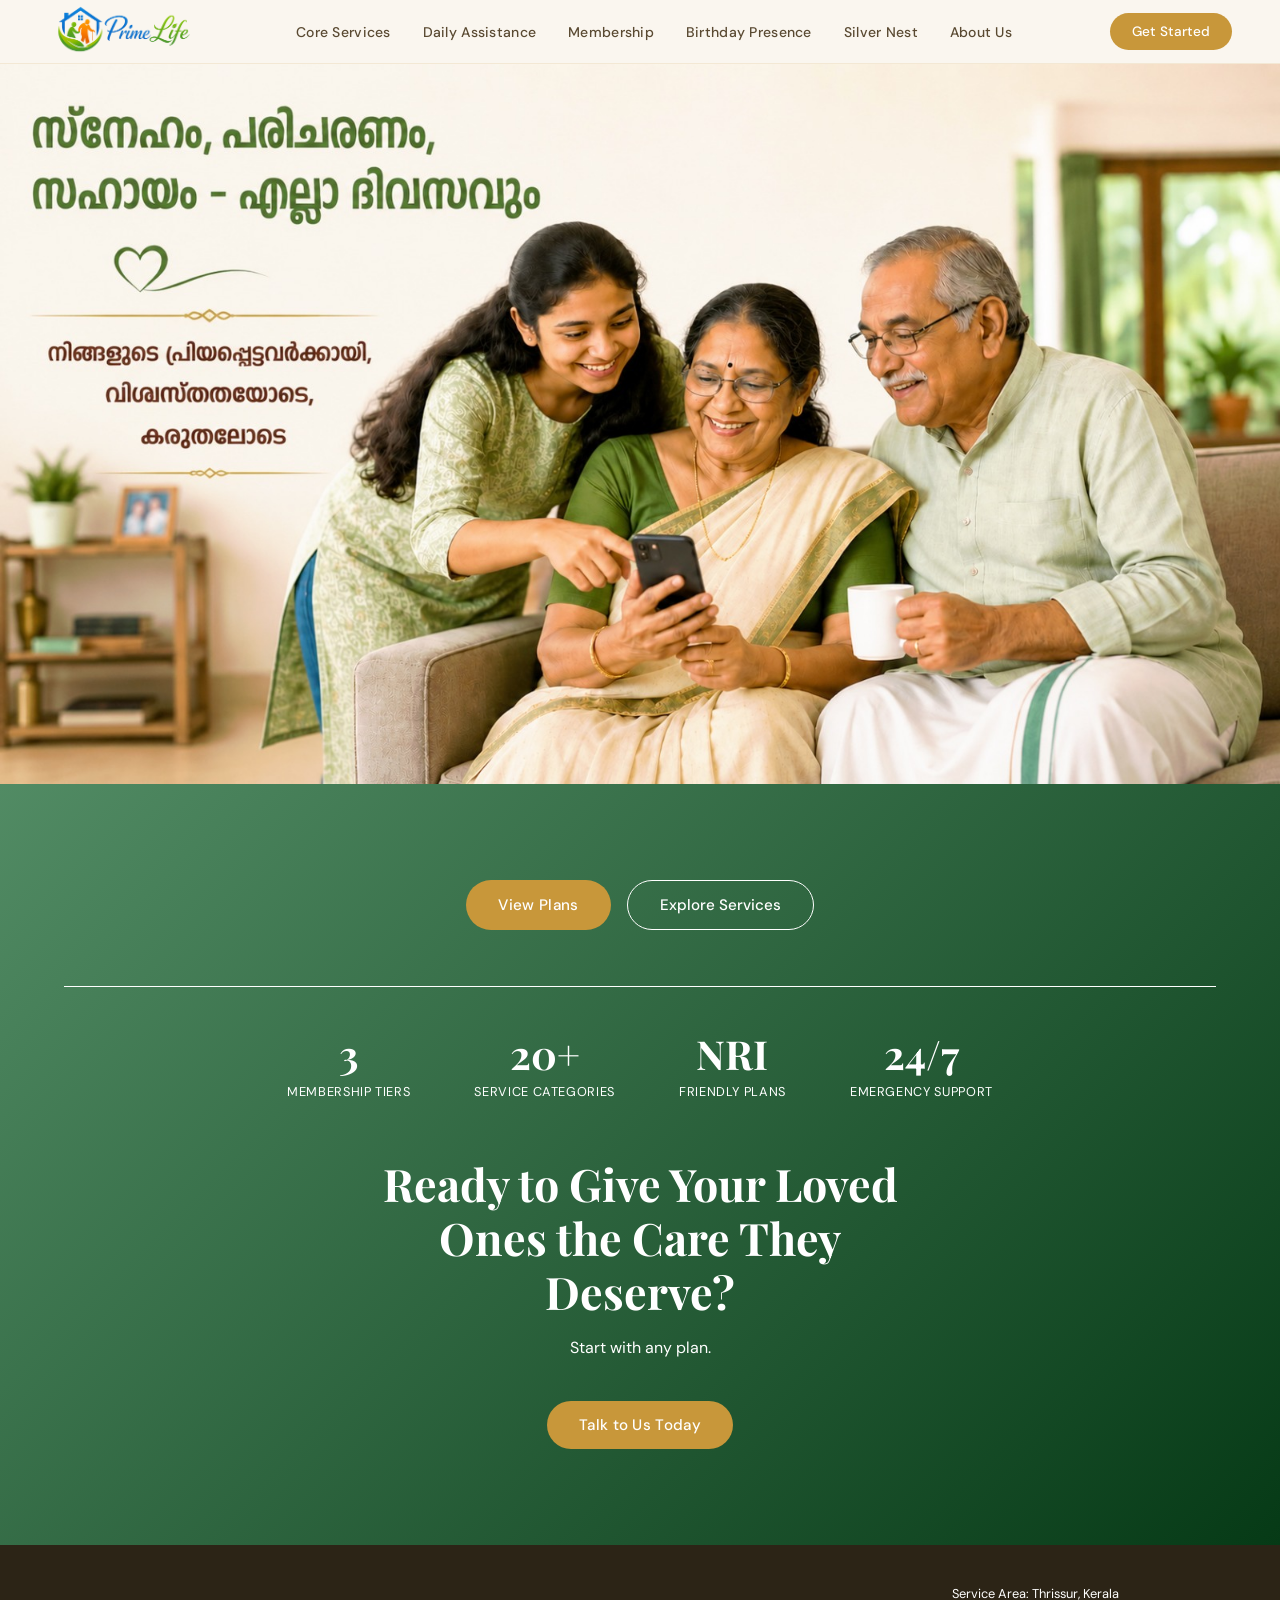
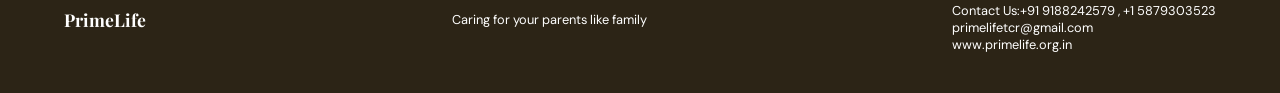
==== commit 9853e1b5: "button edit" ====
--- a/index.html
+++ b/index.html
@@ -74,7 +74,7 @@
 
     <h2 class="section-title">Ready to Give Your Loved Ones the Care They Deserve?</h2>
     <p>Start with any plan.</p>
-    <button class="btn-white" onclick="document.getElementById('contactModal').style.display='flex'">Talk to Us
+    <button class="btn-primary" onclick="document.getElementById('contactModal').style.display='flex'">Talk to Us
       Today</button>
   </section>
 
--- a/style.css
+++ b/style.css
@@ -41,8 +41,8 @@
     left: 0;
     right: 0;
     z-index: 100;
-    background: rgba(250, 246, 239, 0.92);
-    backdrop-filter: blur(12px);
+    background: rgba(250, 246, 239);
+    backdrop-filter: none;
     border-bottom: 1px solid rgba(200, 151, 58, 0.15);
     padding: 0 clamp(1rem, 5vw, 3rem);
     display: flex;
